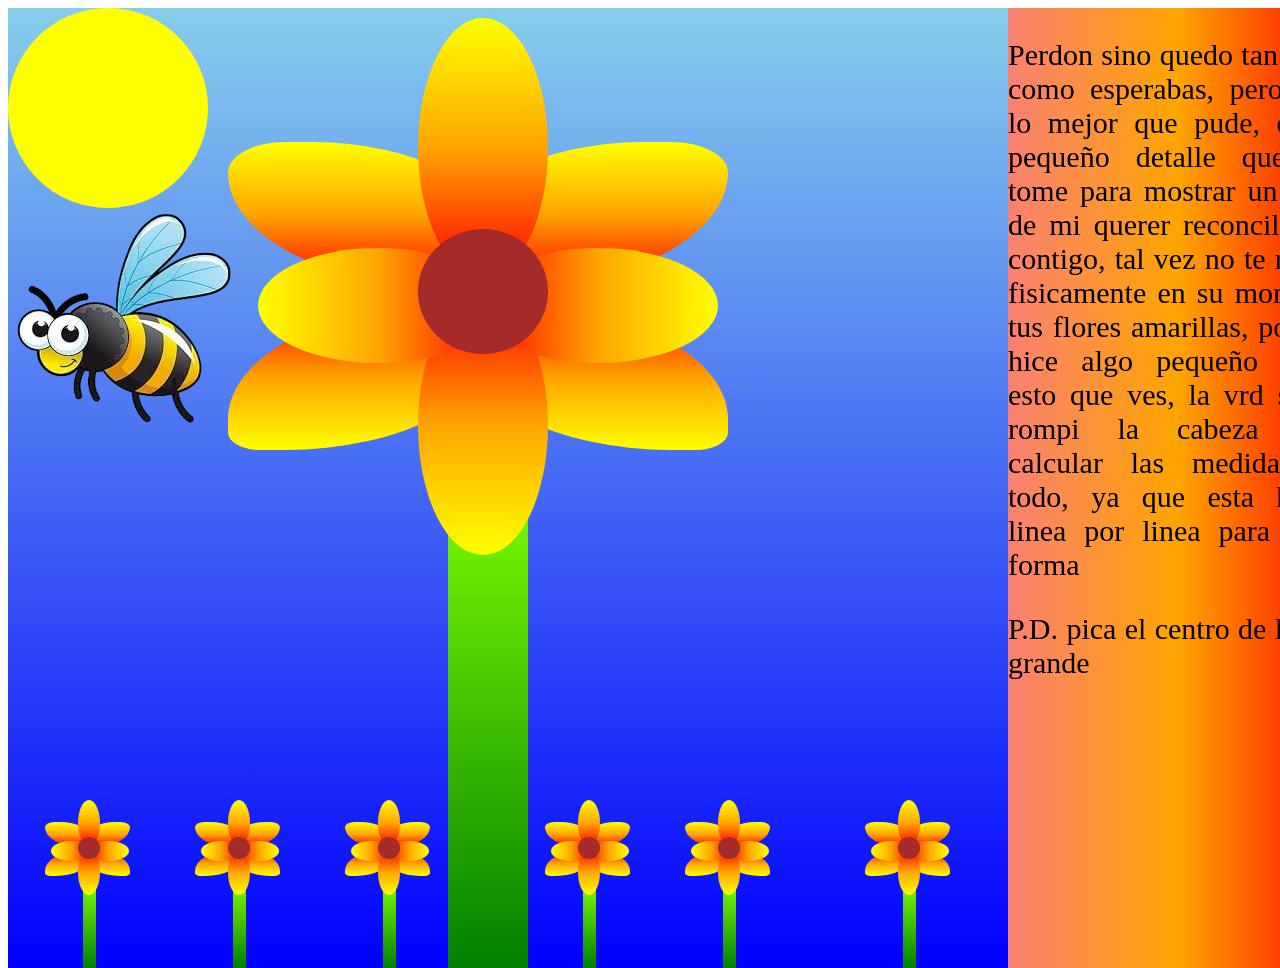
==== corazon/flor.html @ 5d0ee66b "Merge pull request #1 from Jullsys/probando1 Actualizacion" ====
<!DOCTYPE html>
<html>
<head>
	<meta charset="utf-8">
	<meta name="viewport" content="width=device-width, initial-scale=1">
	<link rel="stylesheet" type="text/css" href="3.css">
	<title></title>
</head>
<body>
	<div id="lo">
		<p>Perdon sino quedo tan lindo como esperabas, pero hice lo mejor que pude, es un pequeño detalle que me tome para mostrar un poco de mi querer reconciliarme contigo, tal vez no te regale fisicamente en su momento tus flores amarillas, por eso hice algo pequeño como esto que ves, la vrd si me rompi la cabeza para calcular las medidas de todo, ya que esta hecho linea por linea para darle forma</p>
		<p>P.D. pica el centro de la flor grande</p>
	</div>
 <div id="todo">
 	<div id="sol"></div>
 <div id="conteiner7">
<div id="petalo1"></div>
<div id="petalo2"></div>
<div id="petalo3"></div>
<div id="petalo4"></div>
<div id="petalo5"></div>
<div id="tallo"></div>
<div id="petalo6"></div>
<div id="petalo7"></div>
<div id="petalo8"></div>
<div id="extra"></div>
<div id="extra2"></div>
<a href="poemas.html" target="blanck"><div id="centro" ></div></a>
</div>

<div id="conteiner">
<div id="petalo1"></div>
<div id="petalo2"></div>
<div id="petalo3"></div>
<div id="petalo4"></div>
<div id="petalo5"></div>
<div id="tallo"></div>
<div id="petalo6"></div>
<div id="petalo7"></div>
<div id="petalo8"></div>
<div id="extra"></div>
<div id="extra2"></div>
<div id="centro"></div>
</div>

<div id="conteiner2">
<div id="petalo1"></div>
<div id="petalo2"></div>
<div id="petalo3"></div>
<div id="petalo4"></div>
<div id="petalo5"></div>
<div id="tallo"></div>
<div id="petalo6"></div>
<div id="petalo7"></div>
<div id="petalo8"></div>
<div id="extra"></div>
<div id="extra2"></div>
<div id="centro"></div>
</div>

<div id="conteiner3">
<div id="petalo1"></div>
<div id="petalo2"></div>
<div id="petalo3"></div>
<div id="petalo4"></div>
<div id="petalo5"></div>
<div id="tallo"></div>
<div id="petalo6"></div>
<div id="petalo7"></div>
<div id="petalo8"></div>
<div id="extra"></div>
<div id="extra2"></div>
<div id="centro"></div>
</div>

<div id="conteiner4">
<div id="petalo1"></div>
<div id="petalo2"></div>
<div id="petalo3"></div>
<div id="petalo4"></div>
<div id="petalo5"></div>
<div id="tallo"></div>
<div id="petalo6"></div>
<div id="petalo7"></div>
<div id="petalo8"></div>
<div id="extra"></div>
<div id="extra2"></div>
<div id="centro"></div>
</div>

<div id="conteiner5">
<div id="petalo1"></div>
<div id="petalo2"></div>
<div id="petalo3"></div>
<div id="petalo4"></div>
<div id="petalo5"></div>
<div id="tallo"></div>
<div id="petalo6"></div>
<div id="petalo7"></div>
<div id="petalo8"></div>
<div id="extra"></div>
<div id="extra2"></div>
<div id="centro"></div>
</div>

<div id="conteiner6">
<div id="petalo1"></div>
<div id="petalo2"></div>
<div id="petalo3"></div>
<div id="petalo4"></div>
<div id="petalo5"></div>
<div id="tallo"></div>
<div id="petalo6"></div>
<div id="petalo7"></div>
<div id="petalo8"></div>
<div id="extra"></div>
<div id="extra2"></div>
<div id="centro"></div>
</div>
<div id="abeja"> <img src="abeja-removebg-preview.png"> </div>
</div>
</body>
</html>
---- corazon/3.css ----
#lo{
background: linear-gradient(to left, red, orange, salmon);
margin-left: 1000px;
position: absolute;
width: 340px;
height: 960px;
font-family: cursive;
font-size: 30px;
text-align: justify;
}
#abeja{
	position: absolute;
	animation-name: volar;
	animation-duration: 7s;
	animation-iteration-count: infinite;
}
#conteiner{
	position: absolute;
	width: 170px;
	height: 170px;
	margin-top: 590px;
}
#conteiner2{
	position: absolute;
	width: 170px;
	height: 170px;
	margin-left:15%;
	margin-top: 590px;
}
#conteiner3{
	position: absolute;
	width: 170px;
	height: 170px;
	margin-left:30%;
	margin-top: 590px;
}
#conteiner4{
	position: absolute;
	width: 170px;
	height: 170px;
	margin-left:50%;
	margin-top: 590px;
}
#conteiner5{
	position: absolute;
	width: 170px;
	height: 170px;
	margin-left:64%;
	margin-top: 590px;
}
#conteiner6{
	position: absolute;
	width: 170px;
	height: 170px;
	margin-left:82%;
	margin-top: 590px;
}
#todo{
	background: linear-gradient(to top, blue, skyblue);
	position: absolute;
	width: 1000px;
	height: 960px;
}
#sol{
	width: 200px;
	height: 200px;
	background: yellow;
	animation-name: formar;
	animation-duration: 10s;
	border-top-right-radius: 50%;
	border-top-left-radius: 50%;
	border-bottom-left-radius: 50%;
	border-bottom-right-radius: 50%;
	animation-iteration-count: infinite;
}
#extra{
	width: 15%;
	height: 50%;
	position: absolute;
	top: 6%;
	left: 40%;
	border-top-right-radius: 130%;
	border-top-left-radius: 130%;
	border-bottom-left-radius:150%;
	border-bottom-right-radius: 150%;
	animation-name: extra;
	animation-duration: 3s;
	animation-iteration-count: infinite;
	animation-timing-function: linear;
	animation-delay: 2s;
}
@keyframes extra{
from{
	transform: rotate(0deg);
}to{
	transform: rotate(360deg);
}
0%{
	background: transparent;
}
100%{
	background: linear-gradient(to top, yellow, orange, red, orange,yellow);
}
}
#extra2{
	width: 15%;
	height: 50%;
	position: absolute;
	top: 6%;
	left: 40%;
	border-top-right-radius: 100%;
	border-top-left-radius: 100%;
	border-bottom-left-radius:150%;
	border-bottom-right-radius: 150%;
	animation-name: extra2;
	animation-duration: 4s;
	animation-iteration-count: infinite;
	animation-timing-function: linear;
animation-direction: reverse;
animation-delay: 2s;
}
@keyframes extra2{
	from{transform: rotate(0deg);}
to{transform: rotate(360deg); }
0%{
	background: transparent;
}
100%{
	background: linear-gradient(to top, yellow, orange, red, orange,yellow);
}
}

#centro{
	background: brown;
	width: 13%;
	height: 13%;
	top: 23%;
	left: 41%;
	position: absolute;
	border-top-right-radius: 50%;
	border-top-left-radius: 50%;
	border-bottom-left-radius: 50%;
	border-bottom-right-radius: 50%;
	z-index: 1;
	animation-name: cen;
	animation-duration: 2s;
}
#petalo1{
	width: 27%;
	height: 15%;
	background: linear-gradient(to top, red, orange, yellow);
	position: absolute;
	top: 14%;
	left: 22%;
	border-top-right-radius: 130%;
	border-top-left-radius: 40%;
	border-bottom-left-radius:150%;
	border-bottom-right-radius: 15%;
	z-index: 1;
	animation-name: pe1;
	animation-duration: 3s;
}
#petalo5{
	width: 13%;
	height: 27%;
	background:linear-gradient(to top, red, orange, yellow);
	position: absolute;
	top: 1%;
	left: 41%;
	border-top-right-radius: 150%;
	border-top-left-radius: 150%;
	border-bottom-left-radius:150%;
	border-bottom-right-radius: 150%;
	z-index: 1;
	animation-name: pe5;
		animation-duration: 3.70s;
	}
#petalo2{
	width: 27%;
	height: 15%;
	background: linear-gradient(to top, red, orange, yellow);
	position: absolute;
	top: 14%;
	left: 45%;
	border-top-right-radius: 40%;
	border-top-left-radius: 130%;
	border-bottom-left-radius:15%;
	border-bottom-right-radius: 150%;
	z-index: 1;
	animation-name: pe2;
	animation-duration: 4s;
}
#petalo8{
	width: 24%;
	height: 12%;
	background: linear-gradient(to left, yellow, orange, red );
	position: absolute;
	top: 25%;
	left: 47%;
	border-top-right-radius: 150%;
	border-top-left-radius: 150%;
	border-bottom-left-radius:150%;
	border-bottom-right-radius: 150%;
	z-index: 1;
	animation-name: pe8;
	animation-duration: 4.70s;
}
#petalo3{
	width: 27%;
	height: 15%;
	background:linear-gradient(to top, yellow, orange, red);
	position: absolute;
	top: 31%;
	left: 45%;
	border-top-right-radius: 130%;
	border-top-left-radius: 35%;
	border-bottom-left-radius:130%;
	border-bottom-right-radius: 20%;
	z-index: 1;animation-name: pe3;
		animation-duration: 5s;
}
#petalo6{
	width: 13%;
	height: 27%;
	background: linear-gradient(to top, yellow, orange, red);
	position: absolute;
	top: 30%;
	left: 41%;
	border-top-right-radius: 150%;
	border-top-left-radius: 150%;
	border-bottom-left-radius:150%;
	border-bottom-right-radius: 150%;
	z-index: 1;
	animation-name: pe6;
		animation-duration: 5.70s;
}
#petalo4{
	width: 27%;
	height: 15%;
	background:linear-gradient(to top, yellow, orange, red);
	position: absolute;
	top: 31%;
	left: 22%;
	border-top-right-radius: 35%;
	border-top-left-radius: 130%;
	border-bottom-left-radius:20%;
	border-bottom-right-radius: 130%;
	z-index: 1;
	animation-name: pe4;
	animation-duration: 6s;
}
#petalo7{
	width: 24%;
	height: 12%;
	background: linear-gradient(to left, red, orange, yellow);
	position: absolute;
	top: 25%;
	left: 25%;
	border-top-right-radius: 150%;
	border-top-left-radius: 150%;
	border-bottom-left-radius:150%;
	border-bottom-right-radius: 150%;
	z-index: 1;
	animation-name: pe7;
		animation-duration: 6.70s;
}

#tallo{
	width: 8%;
	height: 50%;
	background: linear-gradient(to top, green,lawngreen );
	position: absolute;
	top: 50%;
	left: 44%;
	z-index: 1;
	animation-name: tal;
	animation-duration: 7s;
}

@keyframes formar {
0%{background:  #EAF208;}
10%{background: #FFB800;}
20%{background: #EAF208;}
30%{background: #FFB800;}
40%{background: #EAF208;}
50%{background: #FFB800;}
60%{background: #EAF208;}
70%{background: #FFB800;}
80%{background: #EAF208;}
90%{background: #FFB800;}
100%{background:#EAF208;}
}

@keyframes tal{

	0%{background:transparent;}
	100%{ }
}
@keyframes cen{
	0%{background:transparent;}
	100%{ }
}
@keyframes pe1{
	0%{background:transparent;}
	100%{ }
}
@keyframes pe2{
	0%{background:transparent;}
	100%{ }
}
@keyframes pe3{
	0%{background:transparent;}
	100%{ }
}
@keyframes pe4{
	0%{background:transparent;}
	100%{ }
}
@keyframes pe5{
	0%{background:transparent;}
	100%{ }
}
@keyframes pe6{
	0%{background:transparent;}
	100%{ }
}
@keyframes pe7{
	0%{background:transparent;}
	100%{ }
}
@keyframes pe8{
	0%{background:transparent;}
	100%{ }
}

@keyframes volar{
	0%{left: 20px;top: 50px;}
	25%{left: 700px;top: 50px}
	50%{left: 700px;top: 600px;}
	100%{left: 20px;top: 50px}
}
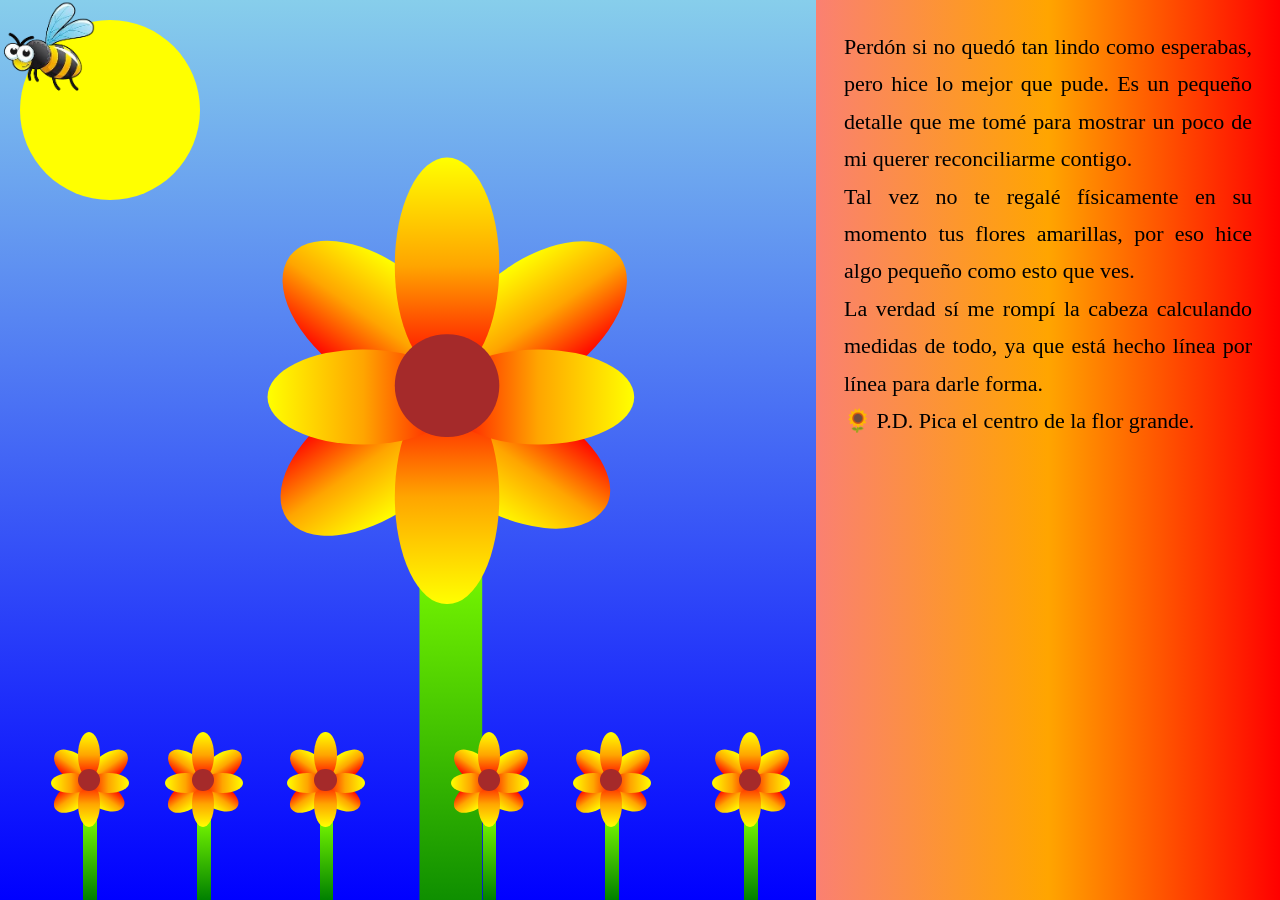
==== commit ffc511e3: "Add files via upload actu" ====
--- a/corazon/flor.html
+++ b/corazon/flor.html
@@ -1,19 +1,22 @@
 <!DOCTYPE html>
-<html>
+<html lang="es">
 <head>
-	<meta charset="utf-8">
-	<meta name="viewport" content="width=device-width, initial-scale=1">
-	<link rel="stylesheet" type="text/css" href="3.css">
-	<title></title>
+<meta charset="utf-8">
+<meta name="viewport" content="width=device-width, initial-scale=1">
+<title>Flores Amarillas</title>
+<link rel="stylesheet" href="3.css">
 </head>
+
 <body>
-	<div id="lo">
-		<p>Perdon sino quedo tan lindo como esperabas, pero hice lo mejor que pude, es un pequeño detalle que me tome para mostrar un poco de mi querer reconciliarme contigo, tal vez no te regale fisicamente en su momento tus flores amarillas, por eso hice algo pequeño como esto que ves, la vrd si me rompi la cabeza para calcular las medidas de todo, ya que esta hecho linea por linea para darle forma</p>
-		<p>P.D. pica el centro de la flor grande</p>
-	</div>
- <div id="todo">
- 	<div id="sol"></div>
- <div id="conteiner7">
+
+<main>
+
+<section id="todo">
+
+<div id="sol"></div>
+
+<!-- FLOR GRANDE -->
+<div id="conteiner7">
 <div id="petalo1"></div>
 <div id="petalo2"></div>
 <div id="petalo3"></div>
@@ -25,99 +28,81 @@
 <div id="petalo8"></div>
 <div id="extra"></div>
 <div id="extra2"></div>
-<a href="poemas.html" target="blanck"><div id="centro" ></div></a>
+
+<a href="poemas.html" target="_blank">
+<div id="centro"></div>
+</a>
 </div>
 
+<!-- MINI FLORES -->
 <div id="conteiner">
-<div id="petalo1"></div>
-<div id="petalo2"></div>
-<div id="petalo3"></div>
-<div id="petalo4"></div>
-<div id="petalo5"></div>
-<div id="tallo"></div>
-<div id="petalo6"></div>
-<div id="petalo7"></div>
-<div id="petalo8"></div>
-<div id="extra"></div>
-<div id="extra2"></div>
-<div id="centro"></div>
+<div id="petalo1"></div><div id="petalo2"></div><div id="petalo3"></div>
+<div id="petalo4"></div><div id="petalo5"></div><div id="tallo"></div>
+<div id="petalo6"></div><div id="petalo7"></div><div id="petalo8"></div>
+<div id="extra"></div><div id="extra2"></div><div id="centro"></div>
 </div>
 
 <div id="conteiner2">
-<div id="petalo1"></div>
-<div id="petalo2"></div>
-<div id="petalo3"></div>
-<div id="petalo4"></div>
-<div id="petalo5"></div>
-<div id="tallo"></div>
-<div id="petalo6"></div>
-<div id="petalo7"></div>
-<div id="petalo8"></div>
-<div id="extra"></div>
-<div id="extra2"></div>
-<div id="centro"></div>
+<div id="petalo1"></div><div id="petalo2"></div><div id="petalo3"></div>
+<div id="petalo4"></div><div id="petalo5"></div><div id="tallo"></div>
+<div id="petalo6"></div><div id="petalo7"></div><div id="petalo8"></div>
+<div id="extra"></div><div id="extra2"></div><div id="centro"></div>
 </div>
 
 <div id="conteiner3">
-<div id="petalo1"></div>
-<div id="petalo2"></div>
-<div id="petalo3"></div>
-<div id="petalo4"></div>
-<div id="petalo5"></div>
-<div id="tallo"></div>
-<div id="petalo6"></div>
-<div id="petalo7"></div>
-<div id="petalo8"></div>
-<div id="extra"></div>
-<div id="extra2"></div>
-<div id="centro"></div>
+<div id="petalo1"></div><div id="petalo2"></div><div id="petalo3"></div>
+<div id="petalo4"></div><div id="petalo5"></div><div id="tallo"></div>
+<div id="petalo6"></div><div id="petalo7"></div><div id="petalo8"></div>
+<div id="extra"></div><div id="extra2"></div><div id="centro"></div>
 </div>
 
 <div id="conteiner4">
-<div id="petalo1"></div>
-<div id="petalo2"></div>
-<div id="petalo3"></div>
-<div id="petalo4"></div>
-<div id="petalo5"></div>
-<div id="tallo"></div>
-<div id="petalo6"></div>
-<div id="petalo7"></div>
-<div id="petalo8"></div>
-<div id="extra"></div>
-<div id="extra2"></div>
-<div id="centro"></div>
+<div id="petalo1"></div><div id="petalo2"></div><div id="petalo3"></div>
+<div id="petalo4"></div><div id="petalo5"></div><div id="tallo"></div>
+<div id="petalo6"></div><div id="petalo7"></div><div id="petalo8"></div>
+<div id="extra"></div><div id="extra2"></div><div id="centro"></div>
 </div>
 
 <div id="conteiner5">
-<div id="petalo1"></div>
-<div id="petalo2"></div>
-<div id="petalo3"></div>
-<div id="petalo4"></div>
-<div id="petalo5"></div>
-<div id="tallo"></div>
-<div id="petalo6"></div>
-<div id="petalo7"></div>
-<div id="petalo8"></div>
-<div id="extra"></div>
-<div id="extra2"></div>
-<div id="centro"></div>
+<div id="petalo1"></div><div id="petalo2"></div><div id="petalo3"></div>
+<div id="petalo4"></div><div id="petalo5"></div><div id="tallo"></div>
+<div id="petalo6"></div><div id="petalo7"></div><div id="petalo8"></div>
+<div id="extra"></div><div id="extra2"></div><div id="centro"></div>
 </div>
 
 <div id="conteiner6">
-<div id="petalo1"></div>
-<div id="petalo2"></div>
-<div id="petalo3"></div>
-<div id="petalo4"></div>
-<div id="petalo5"></div>
-<div id="tallo"></div>
-<div id="petalo6"></div>
-<div id="petalo7"></div>
-<div id="petalo8"></div>
-<div id="extra"></div>
-<div id="extra2"></div>
-<div id="centro"></div>
+<div id="petalo1"></div><div id="petalo2"></div><div id="petalo3"></div>
+<div id="petalo4"></div><div id="petalo5"></div><div id="tallo"></div>
+<div id="petalo6"></div><div id="petalo7"></div><div id="petalo8"></div>
+<div id="extra"></div><div id="extra2"></div><div id="centro"></div>
 </div>
-<div id="abeja"> <img src="abeja-removebg-preview.png"> </div>
+
+<div id="abeja">
+<img src="abeja-removebg-preview.png" alt="abeja">
 </div>
+
+</section>
+
+<section id="lo">
+<p>
+Perdón si no quedó tan lindo como esperabas, pero hice lo mejor que pude.
+Es un pequeño detalle que me tomé para mostrar un poco de mi querer reconciliarme contigo.
+</p>
+
+<p>
+Tal vez no te regalé físicamente en su momento tus flores amarillas,
+por eso hice algo pequeño como esto que ves.
+</p>
+
+<p>
+La verdad sí me rompí la cabeza calculando medidas de todo,
+ya que está hecho línea por línea para darle forma.
+</p>
+
+<p>🌻 P.D. Pica el centro de la flor grande.</p>
+</section>
+
+</main>
+
 </body>
 </html>
--- a/corazon/3.css
+++ b/corazon/3.css
@@ -1,341 +1,292 @@
+*{
+    margin:0;
+    padding:0;
+    box-sizing:border-box;
+}
+
+html,body{
+    overflow-x:hidden;
+    font-family:cursive;
+}
+
+main{
+    display:flex;
+    flex-wrap:wrap;
+    min-height:100vh;
+}
+
+/* TEXTO */
+
 #lo{
-background: linear-gradient(to left, red, orange, salmon);
-margin-left: 1000px;
-position: absolute;
-width: 340px;
-height: 960px;
-font-family: cursive;
-font-size: 30px;
-text-align: justify;
-}
+    flex:1;
+    min-width:320px;
+    padding:28px;
+    background:linear-gradient(to left, red, orange, salmon);
+    font-size:22px;
+    text-align:justify;
+    line-height:1.7;
+}
+
+/* ESCENA */
+
+#todo{
+    flex:2;
+    min-width:320px;
+    min-height:100vh;
+    position:relative;
+    overflow:hidden;
+    background:linear-gradient(to top, blue, skyblue);
+}
+
+/* SOL */
+
+#sol{
+    width:180px;
+    height:180px;
+    background:yellow;
+    border-radius:50%;
+    position:absolute;
+    top:20px;
+    left:20px;
+    animation:formar 10s infinite;
+}
+
+/* FLOR GRANDE */
+
+#conteiner7{
+    position:absolute;
+    width:420px;
+    height:420px;
+    left:50%;
+    top:50%;
+    margin-left:-340px;
+    margin-top:-300px;
+    transform:scale(1.9);
+    transform-origin:top left;
+}
+
+/* MINI FLORES */
+
+#conteiner,#conteiner2,#conteiner3,#conteiner4,#conteiner5,#conteiner6{
+    position:absolute;
+    width:170px;
+    height:170px;
+    bottom:0;
+}
+
+#conteiner{left:1%;}
+#conteiner2{left:15%;}
+#conteiner3{left:30%;}
+#conteiner4{left:50%;}
+#conteiner5{left:65%;}
+#conteiner6{left:82%;}
+
+/* ABEJA */
+
 #abeja{
-	position: absolute;
-	animation-name: volar;
-	animation-duration: 7s;
-	animation-iteration-count: infinite;
-}
-#conteiner{
-	position: absolute;
-	width: 170px;
-	height: 170px;
-	margin-top: 590px;
-}
-#conteiner2{
-	position: absolute;
-	width: 170px;
-	height: 170px;
-	margin-left:15%;
-	margin-top: 590px;
-}
-#conteiner3{
-	position: absolute;
-	width: 170px;
-	height: 170px;
-	margin-left:30%;
-	margin-top: 590px;
-}
-#conteiner4{
-	position: absolute;
-	width: 170px;
-	height: 170px;
-	margin-left:50%;
-	margin-top: 590px;
-}
-#conteiner5{
-	position: absolute;
-	width: 170px;
-	height: 170px;
-	margin-left:64%;
-	margin-top: 590px;
-}
-#conteiner6{
-	position: absolute;
-	width: 170px;
-	height: 170px;
-	margin-left:82%;
-	margin-top: 590px;
-}
+    position:absolute;
+    width:95px;
+    z-index:10;
+    animation:volar 10s linear infinite;
+}
+
+#abeja img{
+    width:100%;
+}
+
+
+#extra{
+    width:15%;
+    height:50%;
+    position:absolute;
+    top:6%;
+    left:40%;
+    border-radius:150%;
+    animation:extra 3s linear infinite;
+    animation-delay:2s;
+    z-index:0;
+}
+
+#extra2{
+    width:15%;
+    height:50%;
+    position:absolute;
+    top:6%;
+    left:40%;
+    border-radius:150%;
+    animation:extra2 4s linear infinite reverse;
+    animation-delay:2s;
+    z-index:0;
+}
+
+#centro{
+background:brown;
+width:13%;
+height:13%;
+top:23%;
+left:41%;
+position:absolute;
+border-radius:50%;
+z-index:1;
+animation:cen 2s;
+}
+
+#petalo1,#petalo2,#petalo3,#petalo4,#petalo5,#petalo6,#petalo7,#petalo8{
+position:absolute;
+z-index:1;
+}
+
+#petalo1{
+width:27%; height:15%; top:14%; left:25%;
+background:linear-gradient(to top,red,orange,yellow);
+border-radius:130% 40% 15% 150%;
+animation:pe1 3s;
+transform: rotate(35deg);
+}
+
+#petalo2{
+width:27%; height:15%; top:14%; left:45%;
+background:linear-gradient(to top,red,orange,yellow);
+border-radius:40% 130% 150% 15%;
+animation:pe2 4s;
+transform: rotate(-35deg);
+}
+
+#petalo3{
+width:27%; height:15%; top:31%; left:42%;
+background:linear-gradient(to top,yellow,orange,red);
+border-radius:130% 130% 200% 130%;
+animation:pe3 5s;
+transform: rotate(35deg);
+}
+
+#petalo4{
+width:27%; height:15%; top:31%; left:25%;
+background:linear-gradient(to top,yellow,orange,red);
+border-radius:200% 130% 130% 200%;
+animation:pe4 6s;
+transform: rotate(-35deg);
+}
+
+#petalo5{
+width:13%; height:27%; top:1%; left:41%;
+background:linear-gradient(to top,red,orange,yellow);
+border-radius:50%;
+animation:pe5 3.7s;
+}
+
+#petalo6{
+width:13%; height:27%; top:30%; left:41%;
+background:linear-gradient(to top,yellow,orange,red);
+border-radius:50%;
+animation:pe6 5.7s;
+}
+
+#petalo7{
+width:24%; height:12%; top:25%; left:25%;
+background:linear-gradient(to left,red,orange,yellow);
+border-radius:50%;
+animation:pe7 6.7s;
+}
+
+#petalo8{
+width:24%; height:12%; top:25%; left:47%;
+background:linear-gradient(to left,yellow,orange,red);
+border-radius:50%;
+animation:pe8 4.7s;
+}
+
+#tallo{
+width:8%;
+height:50%;
+background:linear-gradient(to top,green,lawngreen);
+position:absolute;
+top:50%;
+left:44%;
+animation:tal 7s;
+}
+
+/* ANIMACIONES */
+
+@keyframes formar{
+0%,20%,40%,60%,80%,100%{background:#EAF208;}
+10%,30%,50%,70%,90%{background:#FFB800;}
+}
+
+@keyframes extra{
+    0%{
+        transform:rotate(0deg);
+        background:transparent;
+    }
+    100%{
+        transform:rotate(360deg);
+        background:linear-gradient(to top, yellow, orange, red, orange, yellow);
+    }
+}
+
+@keyframes extra2{
+    0%{
+        transform:rotate(0deg);
+        background:transparent;
+    }
+    100%{
+        transform:rotate(360deg);
+        background:linear-gradient(to top, yellow, orange, red, orange, yellow);
+    }
+}
+
+@keyframes tal{0%{background:transparent;}}
+@keyframes cen{0%{background:transparent;}}
+@keyframes pe1{0%{background:transparent;}}
+@keyframes pe2{0%{background:transparent;}}
+@keyframes pe3{0%{background:transparent;}}
+@keyframes pe4{0%{background:transparent;}}
+@keyframes pe5{0%{background:transparent;}}
+@keyframes pe6{0%{background:transparent;}}
+@keyframes pe7{0%{background:transparent;}}
+@keyframes pe8{0%{background:transparent;}}
+
+/*ABEJA */
+@keyframes volar{
+0%{left:-100px; top:120px;}
+25%{left:260px; top:130px;}
+50%{left:420px; top:260px;}
+75%{left:260px; top:360px;}
+100%{left:-100px; top:120px;}
+}
+
+/* RESPONSIVE */
+@media(max-width:950px){
+
+main{
+    flex-direction:column;
+}
+
 #todo{
-	background: linear-gradient(to top, blue, skyblue);
-	position: absolute;
-	width: 1000px;
-	height: 960px;
-}
-#sol{
-	width: 200px;
-	height: 200px;
-	background: yellow;
-	animation-name: formar;
-	animation-duration: 10s;
-	border-top-right-radius: 50%;
-	border-top-left-radius: 50%;
-	border-bottom-left-radius: 50%;
-	border-bottom-right-radius: 50%;
-	animation-iteration-count: infinite;
-}
-#extra{
-	width: 15%;
-	height: 50%;
-	position: absolute;
-	top: 6%;
-	left: 40%;
-	border-top-right-radius: 130%;
-	border-top-left-radius: 130%;
-	border-bottom-left-radius:150%;
-	border-bottom-right-radius: 150%;
-	animation-name: extra;
-	animation-duration: 3s;
-	animation-iteration-count: infinite;
-	animation-timing-function: linear;
-	animation-delay: 2s;
-}
-@keyframes extra{
-from{
-	transform: rotate(0deg);
-}to{
-	transform: rotate(360deg);
-}
-0%{
-	background: transparent;
-}
-100%{
-	background: linear-gradient(to top, yellow, orange, red, orange,yellow);
-}
-}
-#extra2{
-	width: 15%;
-	height: 50%;
-	position: absolute;
-	top: 6%;
-	left: 40%;
-	border-top-right-radius: 100%;
-	border-top-left-radius: 100%;
-	border-bottom-left-radius:150%;
-	border-bottom-right-radius: 150%;
-	animation-name: extra2;
-	animation-duration: 4s;
-	animation-iteration-count: infinite;
-	animation-timing-function: linear;
-animation-direction: reverse;
-animation-delay: 2s;
-}
-@keyframes extra2{
-	from{transform: rotate(0deg);}
-to{transform: rotate(360deg); }
-0%{
-	background: transparent;
-}
-100%{
-	background: linear-gradient(to top, yellow, orange, red, orange,yellow);
-}
-}
-
-#centro{
-	background: brown;
-	width: 13%;
-	height: 13%;
-	top: 23%;
-	left: 41%;
-	position: absolute;
-	border-top-right-radius: 50%;
-	border-top-left-radius: 50%;
-	border-bottom-left-radius: 50%;
-	border-bottom-right-radius: 50%;
-	z-index: 1;
-	animation-name: cen;
-	animation-duration: 2s;
-}
-#petalo1{
-	width: 27%;
-	height: 15%;
-	background: linear-gradient(to top, red, orange, yellow);
-	position: absolute;
-	top: 14%;
-	left: 22%;
-	border-top-right-radius: 130%;
-	border-top-left-radius: 40%;
-	border-bottom-left-radius:150%;
-	border-bottom-right-radius: 15%;
-	z-index: 1;
-	animation-name: pe1;
-	animation-duration: 3s;
-}
-#petalo5{
-	width: 13%;
-	height: 27%;
-	background:linear-gradient(to top, red, orange, yellow);
-	position: absolute;
-	top: 1%;
-	left: 41%;
-	border-top-right-radius: 150%;
-	border-top-left-radius: 150%;
-	border-bottom-left-radius:150%;
-	border-bottom-right-radius: 150%;
-	z-index: 1;
-	animation-name: pe5;
-		animation-duration: 3.70s;
-	}
-#petalo2{
-	width: 27%;
-	height: 15%;
-	background: linear-gradient(to top, red, orange, yellow);
-	position: absolute;
-	top: 14%;
-	left: 45%;
-	border-top-right-radius: 40%;
-	border-top-left-radius: 130%;
-	border-bottom-left-radius:15%;
-	border-bottom-right-radius: 150%;
-	z-index: 1;
-	animation-name: pe2;
-	animation-duration: 4s;
-}
-#petalo8{
-	width: 24%;
-	height: 12%;
-	background: linear-gradient(to left, yellow, orange, red );
-	position: absolute;
-	top: 25%;
-	left: 47%;
-	border-top-right-radius: 150%;
-	border-top-left-radius: 150%;
-	border-bottom-left-radius:150%;
-	border-bottom-right-radius: 150%;
-	z-index: 1;
-	animation-name: pe8;
-	animation-duration: 4.70s;
-}
-#petalo3{
-	width: 27%;
-	height: 15%;
-	background:linear-gradient(to top, yellow, orange, red);
-	position: absolute;
-	top: 31%;
-	left: 45%;
-	border-top-right-radius: 130%;
-	border-top-left-radius: 35%;
-	border-bottom-left-radius:130%;
-	border-bottom-right-radius: 20%;
-	z-index: 1;animation-name: pe3;
-		animation-duration: 5s;
-}
-#petalo6{
-	width: 13%;
-	height: 27%;
-	background: linear-gradient(to top, yellow, orange, red);
-	position: absolute;
-	top: 30%;
-	left: 41%;
-	border-top-right-radius: 150%;
-	border-top-left-radius: 150%;
-	border-bottom-left-radius:150%;
-	border-bottom-right-radius: 150%;
-	z-index: 1;
-	animation-name: pe6;
-		animation-duration: 5.70s;
-}
-#petalo4{
-	width: 27%;
-	height: 15%;
-	background:linear-gradient(to top, yellow, orange, red);
-	position: absolute;
-	top: 31%;
-	left: 22%;
-	border-top-right-radius: 35%;
-	border-top-left-radius: 130%;
-	border-bottom-left-radius:20%;
-	border-bottom-right-radius: 130%;
-	z-index: 1;
-	animation-name: pe4;
-	animation-duration: 6s;
-}
-#petalo7{
-	width: 24%;
-	height: 12%;
-	background: linear-gradient(to left, red, orange, yellow);
-	position: absolute;
-	top: 25%;
-	left: 25%;
-	border-top-right-radius: 150%;
-	border-top-left-radius: 150%;
-	border-bottom-left-radius:150%;
-	border-bottom-right-radius: 150%;
-	z-index: 1;
-	animation-name: pe7;
-		animation-duration: 6.70s;
-}
-
-#tallo{
-	width: 8%;
-	height: 50%;
-	background: linear-gradient(to top, green,lawngreen );
-	position: absolute;
-	top: 50%;
-	left: 44%;
-	z-index: 1;
-	animation-name: tal;
-	animation-duration: 7s;
-}
-
-@keyframes formar {
-0%{background:  #EAF208;}
-10%{background: #FFB800;}
-20%{background: #EAF208;}
-30%{background: #FFB800;}
-40%{background: #EAF208;}
-50%{background: #FFB800;}
-60%{background: #EAF208;}
-70%{background: #FFB800;}
-80%{background: #EAF208;}
-90%{background: #FFB800;}
-100%{background:#EAF208;}
-}
-
-@keyframes tal{
-
-	0%{background:transparent;}
-	100%{ }
-}
-@keyframes cen{
-	0%{background:transparent;}
-	100%{ }
-}
-@keyframes pe1{
-	0%{background:transparent;}
-	100%{ }
-}
-@keyframes pe2{
-	0%{background:transparent;}
-	100%{ }
-}
-@keyframes pe3{
-	0%{background:transparent;}
-	100%{ }
-}
-@keyframes pe4{
-	0%{background:transparent;}
-	100%{ }
-}
-@keyframes pe5{
-	0%{background:transparent;}
-	100%{ }
-}
-@keyframes pe6{
-	0%{background:transparent;}
-	100%{ }
-}
-@keyframes pe7{
-	0%{background:transparent;}
-	100%{ }
-}
-@keyframes pe8{
-	0%{background:transparent;}
-	100%{ }
-}
-
-@keyframes volar{
-	0%{left: 20px;top: 50px;}
-	25%{left: 700px;top: 50px}
-	50%{left: 700px;top: 600px;}
-	100%{left: 20px;top: 50px}
+    order:1;
+    min-height:700px;
+}
+
+#lo{
+    order:2;
+    font-size:18px;
+    padding:20px;
+}
+
+#conteiner7{
+    left:50%;
+    top:42%;
+    margin-left:-150px;
+    margin-top:-120px;
+    transform:scale(1.2);
+    transform-origin:top left;
+}
+
+#conteiner4,#conteiner5,#conteiner6{
+    display:none;
+}
+
+#abeja{
+    width:70px;
+}
 }
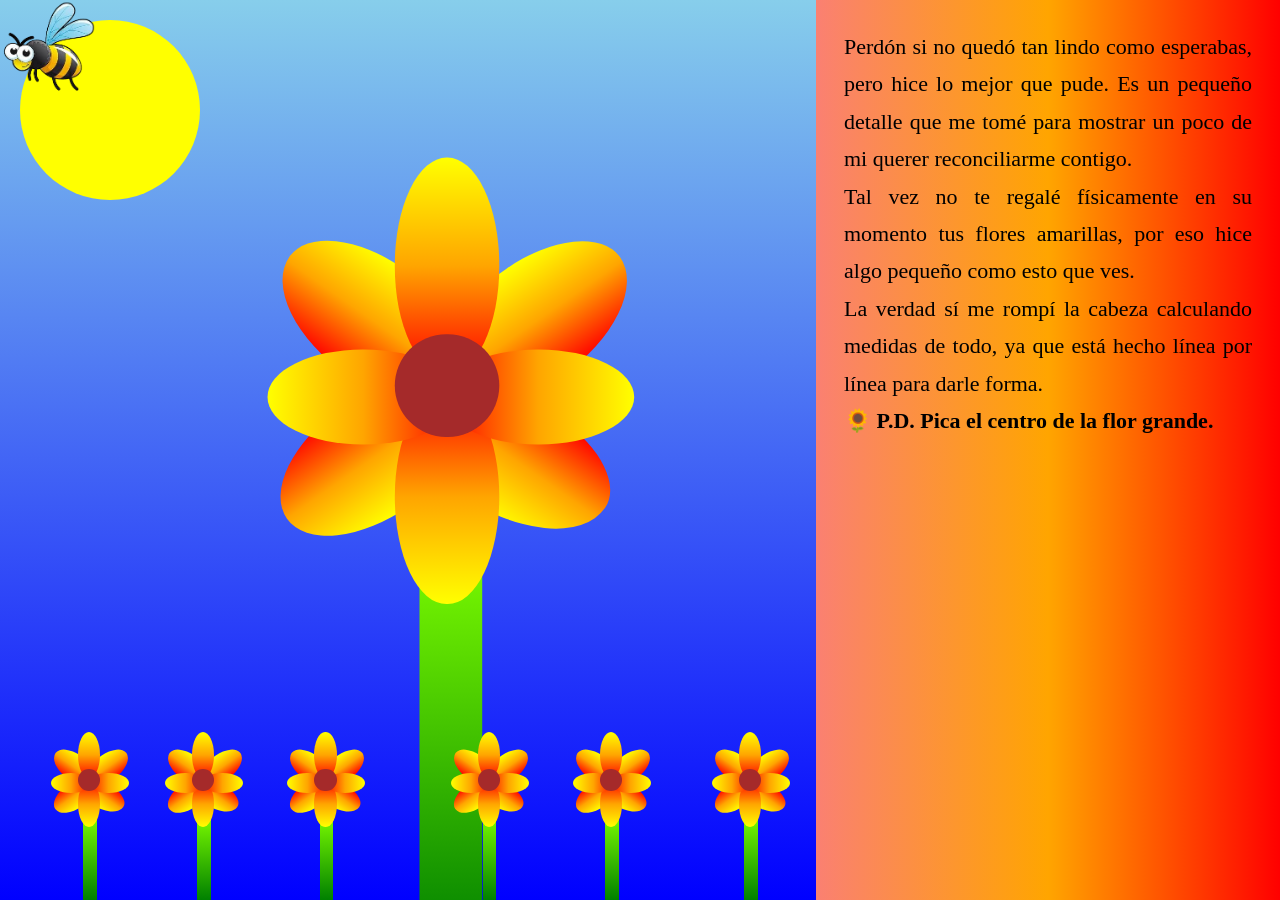
==== commit 1316a695: "Fix HTML structure and content in flor.html" ====
--- a/corazon/flor.html
+++ b/corazon/flor.html
@@ -99,10 +99,10 @@
 ya que está hecho línea por línea para darle forma.
 </p>
 
-<p>🌻 P.D. Pica el centro de la flor grande.</p>
+<p>🌻<strong> P.D. Pica el centro de la flor grande.</strong></p>
 </section>
 
 </main>
 
 </body>
-</html>+</html>
